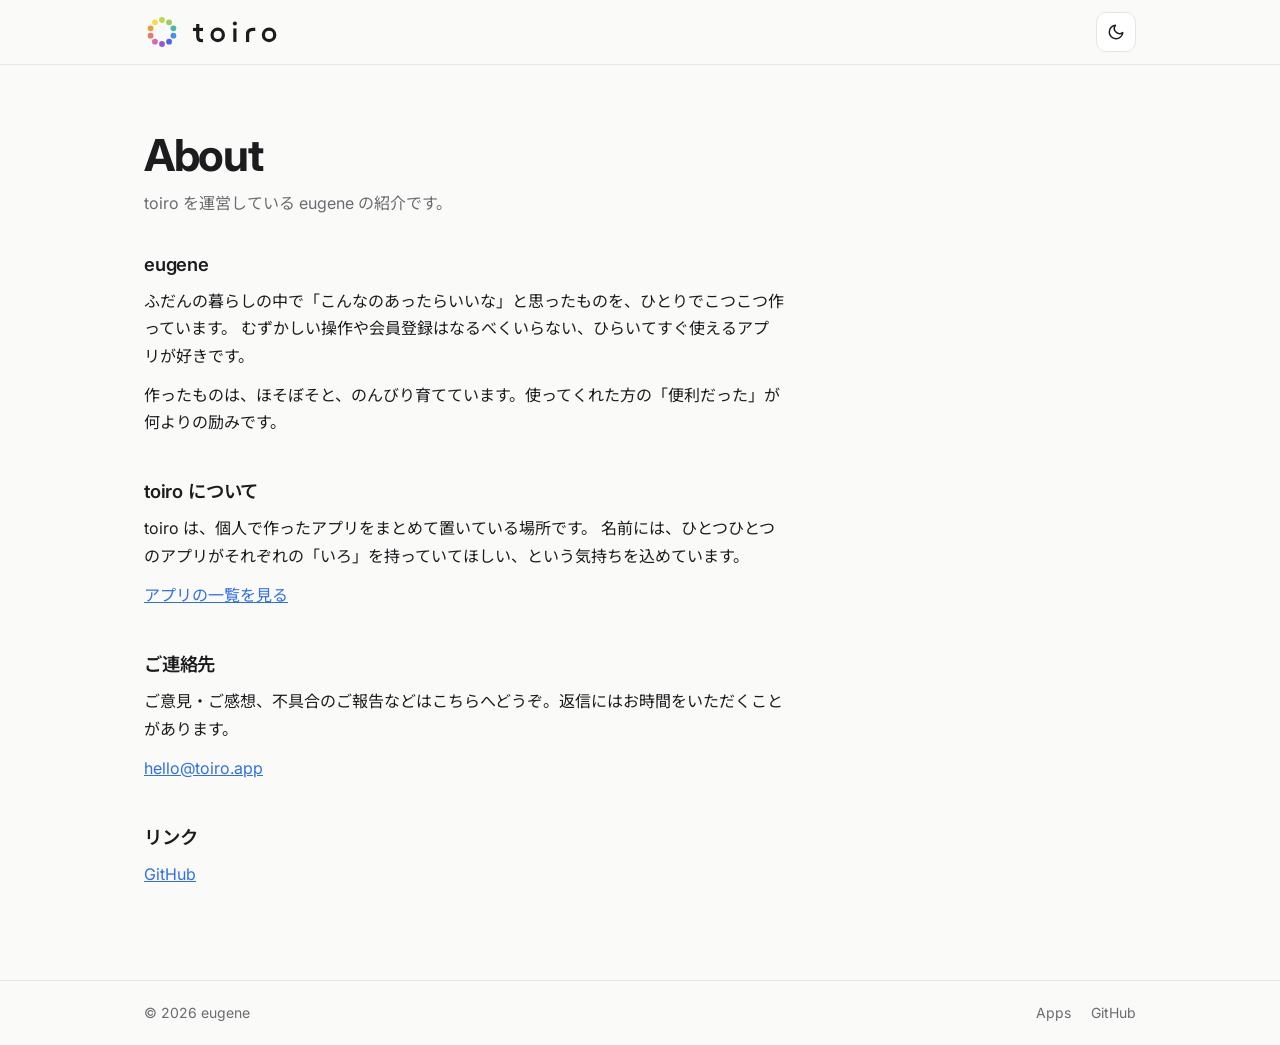
==== about/index.html @ 7dcc4d56 "運営者ページ(About)を追加 Co-Authored-By: Claude Sonnet 5.5 <noreply@anthropic.com> Claude-Session: https://c" ====
<!doctype html>
<html lang="ja">
<head>
  <meta charset="utf-8">
  <meta name="viewport" content="width=device-width, initial-scale=1">
  <title>About | toiro</title>
  <meta name="description" content="toiro を運営している eugene の紹介ページです。">
  <meta property="og:title" content="About | toiro">
  <meta property="og:description" content="toiro を運営している eugene の紹介ページです。">
  <meta property="og:type" content="website">
  <meta property="og:image" content="https://eu-33-gene.github.io/images/logo-512.png">
  <link rel="icon" href="../images/logo.svg" type="image/svg+xml">
  <link rel="icon" href="../images/favicon-32.png" type="image/png" sizes="32x32">
  <link rel="apple-touch-icon" href="../images/apple-touch-icon.png">
  <link rel="canonical" href="https://toiro.app/about/">
  <meta name="color-scheme" content="light dark">
  <script>
    // 保存済みのテーマを描画前に反映（ちらつき防止）
    try {
      var t = localStorage.getItem("theme");
      if (t === "light" || t === "dark") document.documentElement.dataset.theme = t;
    } catch (e) {}
  </script>
  <link rel="preconnect" href="https://fonts.googleapis.com">
  <link rel="preconnect" href="https://fonts.gstatic.com" crossorigin>
  <link href="https://fonts.googleapis.com/css2?family=Inter:wght@400;500;600;700&family=Noto+Sans+JP:wght@400;500;700&display=swap" rel="stylesheet">
  <link rel="stylesheet" href="../css/style.css">
</head>
<body>
  <header class="site-header">
    <div class="container header-inner">
      <a class="site-title" href="../">
        <img class="site-logo" src="../images/logo.svg" alt="" width="36" height="36">
        <svg class="site-wordmark" viewBox="30 30 1010 260" role="img" aria-label="toiro">
<g fill="none" stroke="currentColor" stroke-width="38">
<path d="M98 66V212Q98 262 152 262H160"/>
<path d="M42 130H160"/>
<circle cx="334" cy="194" r="67"/>
<path d="M537 118V277"/>
<path d="M687 277V190Q687 129 748 129H778"/>
<circle cx="941" cy="194" r="67"/>
</g>
<circle cx="537" cy="60" r="24" fill="currentColor"/>
        </svg>
      </a>
      <button class="theme-toggle" type="button" aria-label="ライト／ダークモードを切り替え">
        <svg class="icon-sun" viewBox="0 0 24 24" aria-hidden="true"><circle cx="12" cy="12" r="4"/><path d="M12 2v2M12 20v2M4.93 4.93l1.41 1.41M17.66 17.66l1.41 1.41M2 12h2M20 12h2M4.93 19.07l1.41-1.41M17.66 6.34l1.41-1.41"/></svg>
        <svg class="icon-moon" viewBox="0 0 24 24" aria-hidden="true"><path d="M21 12.79A9 9 0 1 1 11.21 3 7 7 0 0 0 21 12.79z"/></svg>
      </button>
    </div>
  </header>

  <main class="container">
    <section class="intro">
      <h1>About</h1>
      <p>toiro を運営している eugene の紹介です。</p>
    </section>

    <div class="about">
      <section>
        <h2>eugene</h2>
        <p>
          ふだんの暮らしの中で「こんなのあったらいいな」と思ったものを、ひとりでこつこつ作っています。
          むずかしい操作や会員登録はなるべくいらない、ひらいてすぐ使えるアプリが好きです。
        </p>
        <p>
          作ったものは、ほそぼそと、のんびり育てています。使ってくれた方の「便利だった」が何よりの励みです。
        </p>
      </section>

      <section>
        <h2>toiro について</h2>
        <p>
          toiro は、個人で作ったアプリをまとめて置いている場所です。
          名前には、ひとつひとつのアプリがそれぞれの「いろ」を持っていてほしい、という気持ちを込めています。
        </p>
        <p><a href="../">アプリの一覧を見る</a></p>
      </section>

      <section>
        <h2>ご連絡先</h2>
        <p>
          ご意見・ご感想、不具合のご報告などはこちらへどうぞ。返信にはお時間をいただくことがあります。
        </p>
        <p><a id="contact-mail" href="#"><noscript>hello [at] toiro.app</noscript></a></p>
      </section>

      <section>
        <h2>リンク</h2>
        <p><a href="https://github.com/eu-33-gene" target="_blank" rel="noopener">GitHub</a></p>
      </section>
    </div>
  </main>

  <footer class="site-footer">
    <div class="container footer-inner">
      <span>&copy; <span id="year"></span> eugene</span>
      <span class="footer-links">
        <a href="../">Apps</a>
        <a href="https://github.com/eu-33-gene" target="_blank" rel="noopener">GitHub</a>
      </span>
    </div>
  </footer>

  <script src="../js/main.js"></script>
</body>
</html>
---- css/style.css ----
:root {
  --bg: #fafaf9;
  --surface: #ffffff;
  --text: #1c1c1e;
  --muted: #6b6b70;
  --border: #e6e6e8;
  --accent: #2f6fed;
  --shadow: 0 1px 2px rgba(0, 0, 0, 0.04), 0 8px 24px rgba(0, 0, 0, 0.06);
  --shadow-hover: 0 2px 4px rgba(0, 0, 0, 0.05), 0 16px 32px rgba(0, 0, 0, 0.1);
}

@media (prefers-color-scheme: dark) {
  :root:not([data-theme="light"]) {
    --bg: #111113;
    --surface: #1b1b1f;
    --text: #ededef;
    --muted: #9a9aa2;
    --border: #2c2c32;
    --accent: #6b9bff;
    --shadow: none;
    --shadow-hover: 0 12px 32px rgba(0, 0, 0, 0.5);
  }
}

:root[data-theme="dark"] {
  --bg: #111113;
  --surface: #1b1b1f;
  --text: #ededef;
  --muted: #9a9aa2;
  --border: #2c2c32;
  --accent: #6b9bff;
  --shadow: none;
  --shadow-hover: 0 12px 32px rgba(0, 0, 0, 0.5);
}

*,
*::before,
*::after {
  box-sizing: border-box;
}

html {
  -webkit-text-size-adjust: 100%;
}

body {
  margin: 0;
  min-height: 100vh;
  display: flex;
  flex-direction: column;
  background: var(--bg);
  color: var(--text);
  font-family: "Inter", "Noto Sans JP", system-ui, -apple-system, sans-serif;
  line-height: 1.7;
  transition: background-color 0.2s, color 0.2s;
}

a {
  color: inherit;
}

.container {
  width: 100%;
  max-width: 1040px;
  margin: 0 auto;
  padding: 0 24px;
}

/* Header */
.site-header {
  border-bottom: 1px solid var(--border);
}

.header-inner {
  display: flex;
  align-items: center;
  justify-content: space-between;
  height: 64px;
}

.site-title {
  display: inline-flex;
  align-items: center;
  gap: 12px;
  text-decoration: none;
}

.theme-toggle {
  display: grid;
  place-items: center;
  width: 40px;
  height: 40px;
  padding: 0;
  border: 1px solid var(--border);
  border-radius: 10px;
  background: var(--surface);
  color: var(--text);
  cursor: pointer;
}

.theme-toggle svg {
  width: 18px;
  height: 18px;
  fill: none;
  stroke: currentColor;
  stroke-width: 2;
  stroke-linecap: round;
  stroke-linejoin: round;
}

.icon-sun {
  display: none;
}

:root[data-theme="dark"] .icon-sun {
  display: block;
}
:root[data-theme="dark"] .icon-moon {
  display: none;
}

@media (prefers-color-scheme: dark) {
  :root:not([data-theme="light"]) .icon-sun {
    display: block;
  }
  :root:not([data-theme="light"]) .icon-moon {
    display: none;
  }
}

.site-wordmark {
  display: block;
  height: 22px;
  width: auto;
}

.site-logo {
  display: block;
  width: 36px;
  height: 36px;
}

/* Main */
main {
  flex: 1;
}

.intro {
  padding: 64px 0 32px;
}

.intro h1 {
  margin: 0 0 8px;
  font-size: clamp(2rem, 5vw, 2.75rem);
  font-weight: 700;
  letter-spacing: -0.03em;
  line-height: 1.2;
}

.intro p {
  margin: 0;
  color: var(--muted);
}

/* App grid */
.app-grid {
  list-style: none;
  margin: 0;
  padding: 0 0 80px;
  display: grid;
  grid-template-columns: repeat(auto-fill, minmax(280px, 1fr));
  gap: 20px;
}

.app-card {
  display: flex;
  flex-direction: column;
  gap: 16px;
  height: 100%;
  padding: 24px;
  border: 1px solid var(--border);
  border-radius: 16px;
  background: var(--surface);
  box-shadow: var(--shadow);
  text-decoration: none;
  transition: transform 0.2s ease, box-shadow 0.2s ease, border-color 0.2s ease;
}

.app-card:hover {
  transform: translateY(-3px);
  box-shadow: var(--shadow-hover);
}

.app-card:focus-visible {
  outline: 2px solid var(--accent);
  outline-offset: 3px;
}

.app-icon {
  display: grid;
  place-items: center;
  width: 48px;
  height: 48px;
  border-radius: 12px;
  background: var(--icon-bg, var(--accent));
  color: #fff;
  font-weight: 700;
  font-size: 1.3rem;
}

/* 画像付きカード：画像をカード上部に全幅で表示 */
.app-card.has-thumb {
  gap: 0;
  padding: 0;
  overflow: hidden;
}

.app-thumb {
  display: block;
  aspect-ratio: 1200 / 630;
  overflow: hidden;
  border-bottom: 1px solid var(--border);
  background: var(--border);
}

.app-thumb img {
  display: block;
  width: 100%;
  height: 100%;
  object-fit: cover;
  transition: transform 0.4s ease;
}

.app-card:hover .app-thumb img {
  transform: scale(1.03);
}

.has-thumb .app-body {
  padding: 20px 24px 24px;
}

.app-body {
  display: flex;
  flex-direction: column;
  flex: 1;
}

.app-name {
  font-size: 1.15rem;
  font-weight: 600;
  letter-spacing: -0.01em;
}

.app-desc {
  margin-top: 6px;
  flex: 1;
  color: var(--muted);
  font-size: 0.92rem;
}

.app-link {
  margin-top: 16px;
  color: var(--accent);
  font-size: 0.875rem;
  font-weight: 500;
}

.app-link::after {
  content: " ↗";
}

/* Footer */
.site-footer {
  border-top: 1px solid var(--border);
  color: var(--muted);
  font-size: 0.875rem;
}

.footer-inner {
  display: flex;
  justify-content: space-between;
  align-items: center;
  height: 64px;
}

.site-footer a {
  text-decoration: none;
}

.site-footer a:hover {
  color: var(--text);
}

.footer-links {
  display: flex;
  gap: 20px;
}

/* About */
.about {
  max-width: 640px;
  padding-bottom: 80px;
}

.about section + section {
  margin-top: 40px;
}

.about h2 {
  margin: 0 0 8px;
  font-size: 1.15rem;
  font-weight: 600;
  letter-spacing: -0.01em;
}

.about p {
  margin: 0 0 12px;
}

.about a {
  color: var(--accent);
}

@media (max-width: 480px) {
  .container {
    padding: 0 16px;
  }
  .intro {
    padding: 40px 0 24px;
  }
}

@media (prefers-reduced-motion: reduce) {
  * {
    transition: none !important;
  }
}
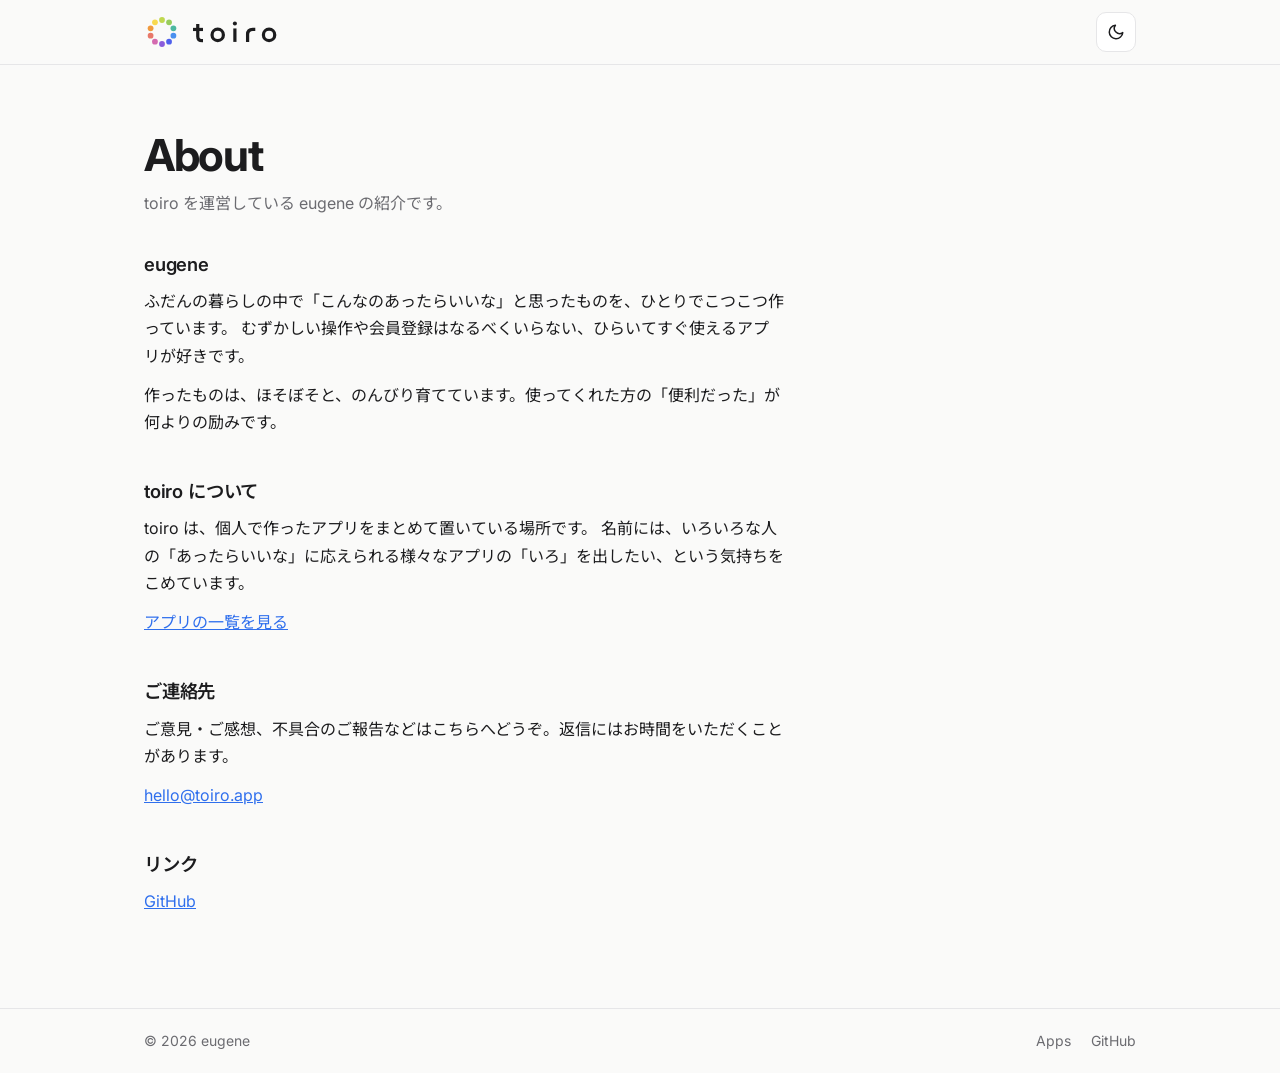
==== commit b407281d: "Aboutページ: toiroの名前の由来の文を変更 Co-Authored-By: Claude Sonnet 5.5 <noreply@anthropic.com> Claude-Session:" ====
--- a/about/index.html
+++ b/about/index.html
@@ -72,7 +72,7 @@
         <h2>toiro について</h2>
         <p>
           toiro は、個人で作ったアプリをまとめて置いている場所です。
-          名前には、ひとつひとつのアプリがそれぞれの「いろ」を持っていてほしい、という気持ちを込めています。
+          名前には、いろいろな人の「あったらいいな」に応えられる様々なアプリの「いろ」を出したい、という気持ちをこめています。
         </p>
         <p><a href="../">アプリの一覧を見る</a></p>
       </section>
